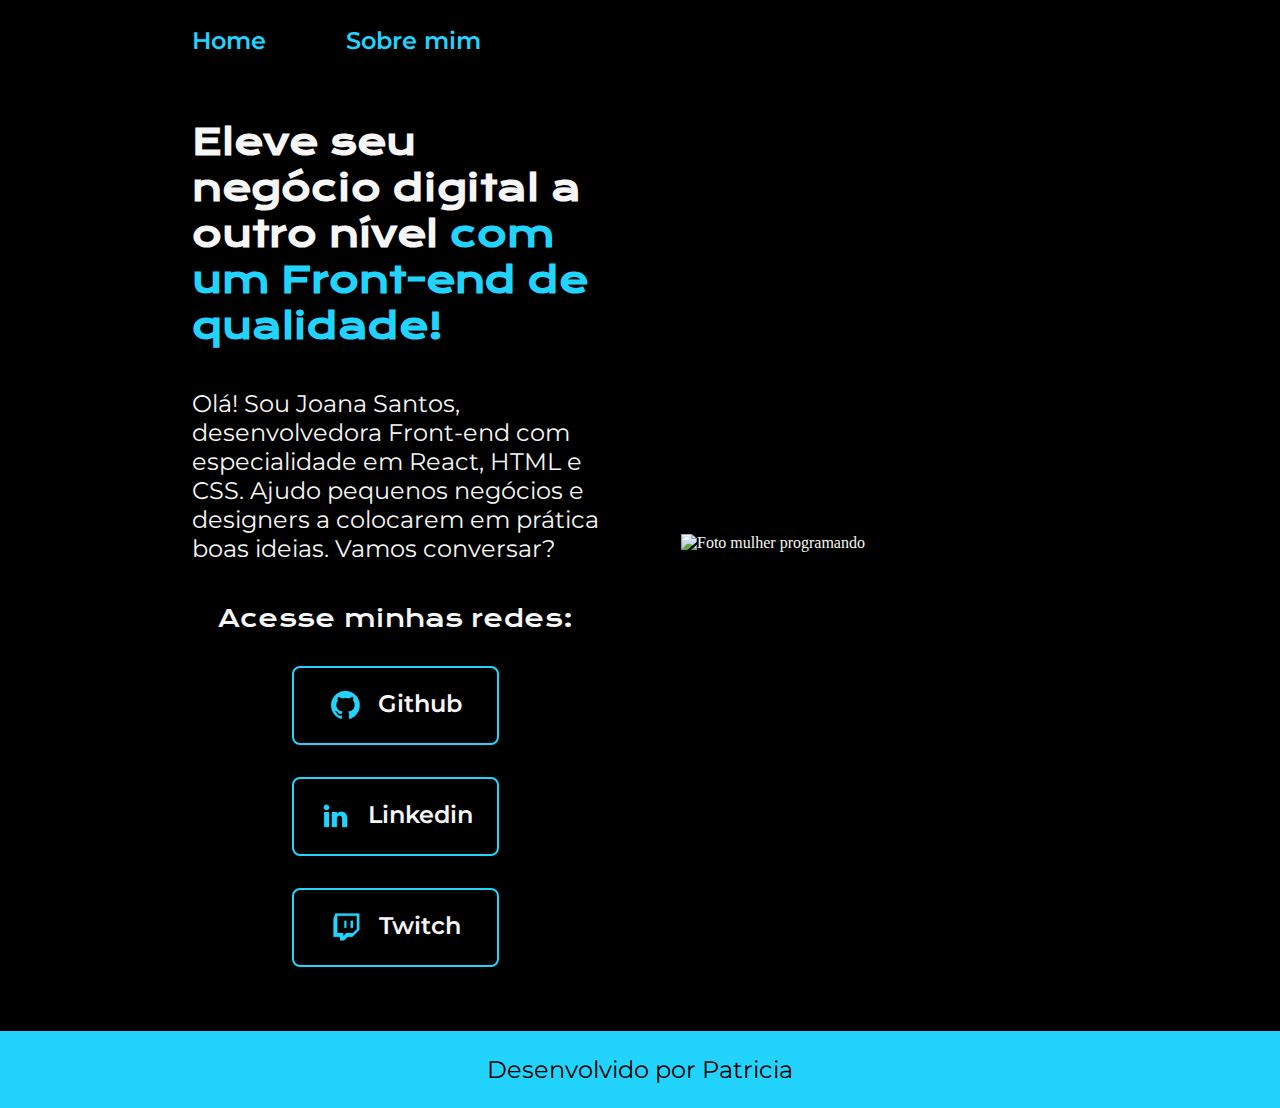
==== index.html @ 0ea5dcb6 "Add files via upload" ====
<!DOCTYPE html>
<html lang="pt-br">
  <head>
    <meta charset="UTF-8" />
    <meta name="viewport" content="width=device-width, initial-scale=1.0" />
    <title>Portfolio</title>
    <link rel="stylesheet" href="estilos.css/style.css" />
  </head>

  <body>
    <header class="cabecalho">
      <nav class="cabecalho__menu">
        <a class="cabecalho__menu__link" href="index.html">Home</a>
        <a class="cabecalho__menu__link" href="about.html">Sobre mim</a>
      </nav>
    </header>
    <main class="apresentacao">
      <section class="apresentacao__conteudo">
        <h1 class="apresentacao__conteudo__titulo">
          Eleve seu negócio digital a outro nível
          <strong class="titulo-destaque"
            >com um Front-end de qualidade!</strong
          >
        </h1>

        <p class="apresentacao__conteudo__texto">
          Olá! Sou Joana Santos, desenvolvedora Front-end com especialidade em
          React, HTML e CSS. Ajudo pequenos negócios e designers a colocarem em
          prática boas ideias. Vamos conversar?
        </p>
        <div class="apresentacao__links">
          <h2 class="apresentacao__links__subtitulo">Acesse minhas redes:</h2>
          <a
            class="apresentacao__links__navegacao"
            href="https://github.com/Patt-Alencar"
          >
            <img
              src="./Assets-aula2-curso3-html-e-css-main/assets/github.png"
            />
            Github
          </a>
          <a
            class="apresentacao__links__navegacao"
            href="www.linkedin.com/in/
            patricia-alencar-ramalho"
          >
            <img
              src="./Assets-aula2-curso3-html-e-css-main/assets/linkedin.png"
            />
            Linkedin
          </a>
          <a
            class="apresentacao__links__navegacao"
            href="https://twitch.com/Patt-Alencar"
          >
            <img
              src="./Assets-aula2-curso3-html-e-css-main/assets/twitch.png"
            />
            Twitch
          </a>
        </div>
      </section>
      <img
        class="apresentacao__imagem"
        src="imagem.png"
        alt="Foto mulher programando"
      />
    </main>
    <footer class="rodape">
      <p>Desenvolvido por Patricia</p>
    </footer>
  </body>
</html>
---- estilos.css/style.css ----
@import url("https://fonts.googleapis.com/css2?family=Krona+One&family=Montserrat:wght@400;600&display=swap");

:root {
  --cor-primaria: #000;
  --cor-secundaria: #f6f6f6;
  --cor-terciaria: #22d4fd;
  --cor-hover: #272727;

  --fonte-principal: "Krona One", sans-serif;
  --fonte-secundaria: "Montserrat", sans-serif;
}

* {
  margin: 0;
  padding: 0;
}

body {
  box-sizing: border-box;
  background-color: var(--cor-primaria);
  color: var(--cor-secundaria);
}

.cabecalho {
  padding: 2% 0 0 15%;
}

.cabecalho__menu {
  display: flex;
  gap: 80px;
}

.cabecalho__menu__link {
  font-family: var(--fonte-secundaria);
  font-weight: 600;
  font-size: 1.5rem;
  color: var(--cor-terciaria);
  text-decoration: none;
}

.titulo-destaque {
  color: var(--cor-terciaria);
}

.apresentacao {
  padding: 5% 15%;
  display: flex;
  align-items: center;
  justify-content: space-between;
  gap: 82px;
}

.apresentacao__conteudo {
  width: 50%;
  display: flex;
  flex-direction: column;
  gap: 40px;
}

.apresentacao__conteudo__titulo {
  font-size: 2.25rem;
  font-family: var(--fonte-principal);
}

.apresentacao__conteudo__texto {
  font-size: 1.5rem;
  font-family: var(--fonte-secundaria);
}

.apresentacao__links {
  display: flex;
  flex-direction: column;
  justify-content: space-between;
  align-items: center;
  gap: 32px;
}

.apresentacao__links__subtitulo {
  font-family: var(--fonte-principal);
  font-weight: 400;
  font-size: 1.5rem;
}

.apresentacao__links__navegacao {
  display: flex;
  justify-content: center;
  gap: 16px;
  border: 2px solid var(--cor-terciaria);
  width: 50%;
  text-align: center;
  border-radius: 8px;
  font-size: 1.5rem;
  font-weight: 600;
  padding: 21.5px 0;
  text-decoration: none;
  color: var(--cor-secundaria);
  font-family: var(--fonte-secundaria);
}

.apresentacao__links__link:hover {
  background-color: var(--cor-hover);
}

.apresentacao__imagem {
  width: 50%;
}

.rodape {
  color: var(--cor-primaria);
  background-color: var(--cor-terciaria);
  padding: 24px;
  text-align: center;
  font-family: var(--fonte-secundaria);
  font-size: 1.5rem;
  font-weight: 400;
}

@media (max-width: 1200px) {
  .cabecalho {
    padding: 10%;
  }

  .cabecalho__menu {
    justify-content: center;
  }

  .apresentacao {
    flex-direction: column-reverse;
    padding: 5%;
  }

  .apresentacao__conteudo {
    width: auto;
  }
}
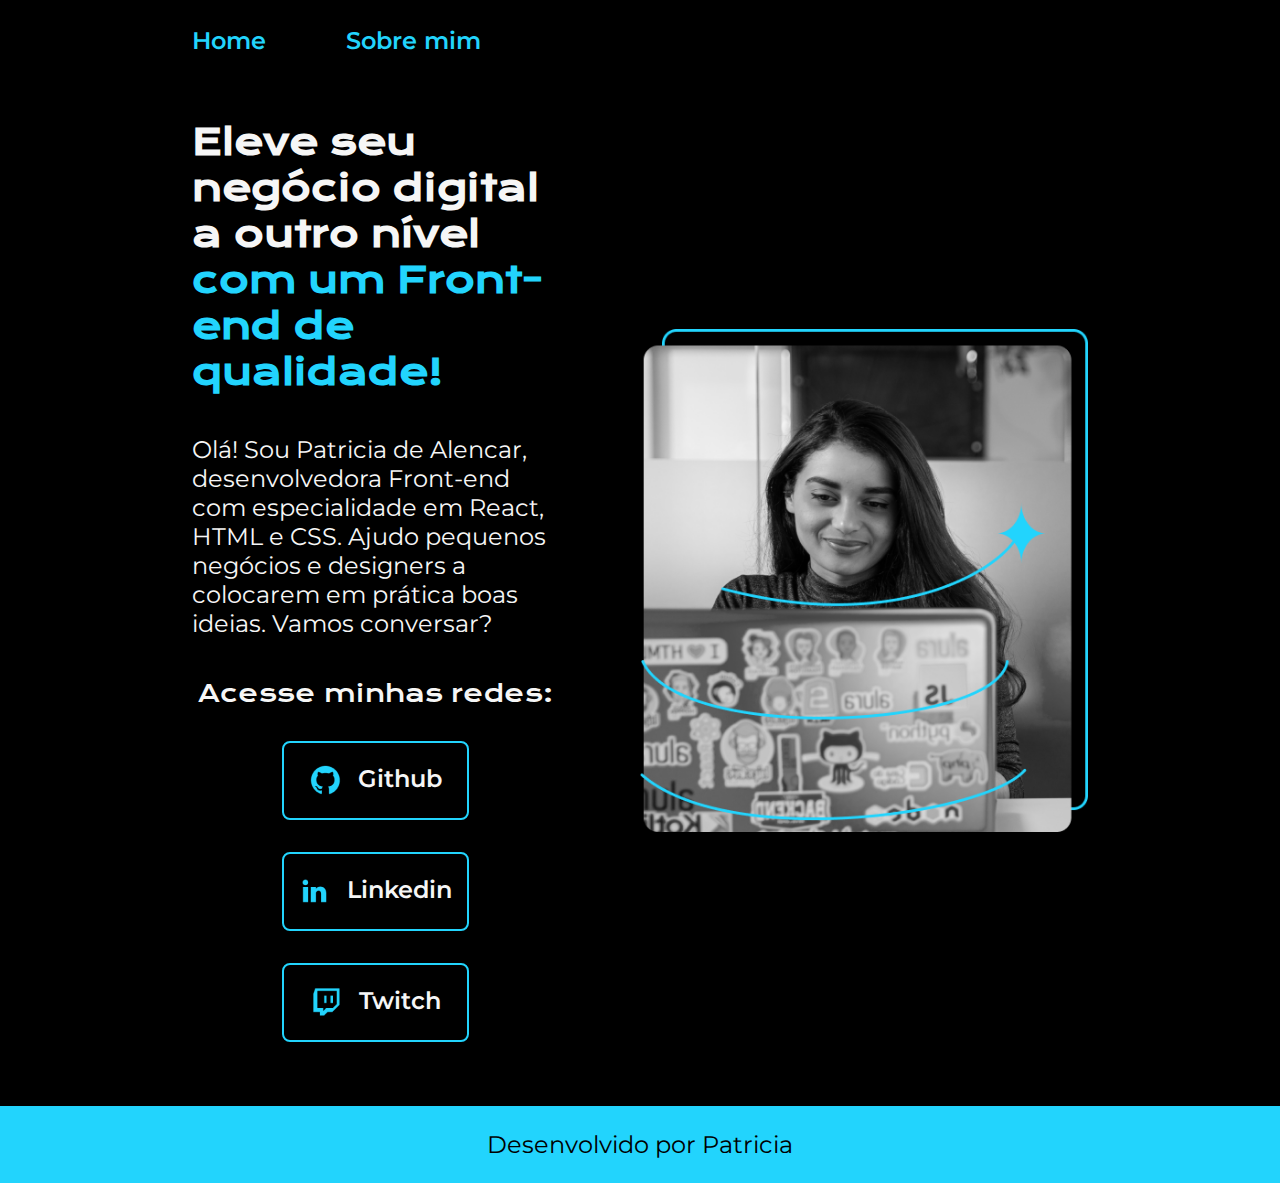
==== commit 66992931: "Update index.html" ====
--- a/index.html
+++ b/index.html
@@ -24,7 +24,7 @@
         </h1>
 
         <p class="apresentacao__conteudo__texto">
-          Olá! Sou Joana Santos, desenvolvedora Front-end com especialidade em
+          Olá! Sou Patricia de Alencar, desenvolvedora Front-end com especialidade em
           React, HTML e CSS. Ajudo pequenos negócios e designers a colocarem em
           prática boas ideias. Vamos conversar?
         </p>
@@ -62,7 +62,7 @@
       </section>
       <img
         class="apresentacao__imagem"
-        src="imagem.png"
+        src="Assets-aula2-curso3-html-e-css-main/assets/Imagem.png"
         alt="Foto mulher programando"
       />
     </main>
